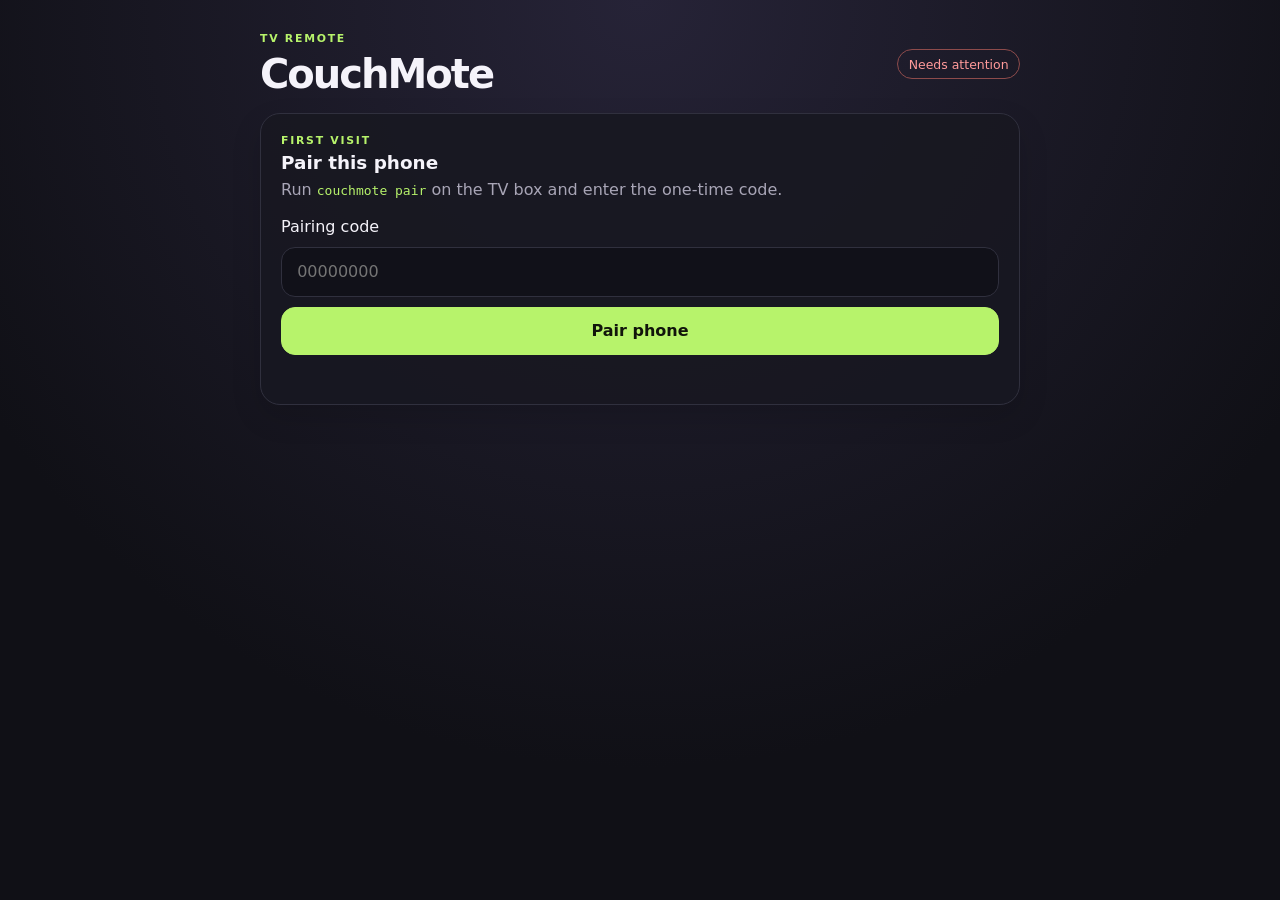
==== assets/index.html @ 577aef09 "Initial CouchMote implementation" ====
<!doctype html>
<html lang="en">
  <head>
    <meta charset="utf-8">
    <meta name="viewport" content="width=device-width, initial-scale=1, viewport-fit=cover">
    <meta name="theme-color" content="#101016">
    <title>CouchMote</title>
    <link rel="stylesheet" href="/assets/style.css">
    <script src="/assets/app.js" defer></script>
  </head>
  <body>
    <main class="shell">
      <header class="topbar">
        <div>
          <p class="eyebrow">TV REMOTE</p>
          <h1>CouchMote</h1>
        </div>
        <div class="connection" id="connection" data-state="offline">Offline</div>
      </header>

      <section class="card" id="pair-screen">
        <p class="eyebrow">FIRST VISIT</p>
        <h2>Pair this phone</h2>
        <p class="muted">Run <code>couchmote pair</code> on the TV box and enter the one-time code.</p>
        <form id="pair-form" class="stack">
          <label for="pair-code">Pairing code</label>
          <input id="pair-code" name="code" inputmode="numeric" autocomplete="one-time-code" pattern="[0-9]{8}" maxlength="8" placeholder="00000000" required>
          <button class="primary" type="submit">Pair phone</button>
        </form>
        <p class="message" id="pair-message" role="status"></p>
      </section>

      <section id="remote-screen" hidden>
        <section class="card now-playing">
          <div class="status-line">
            <div>
              <p class="eyebrow">ON TV</p>
              <h2 id="media-title">Waiting for Firefox</h2>
            </div>
            <button class="quiet" id="wake-button" type="button">Wake</button>
          </div>
          <p class="muted" id="page-status">Connecting to the TV browser…</p>
          <div class="progress" aria-hidden="true"><span id="progress-bar"></span></div>
          <div class="time-row"><span id="current-time">0:00</span><span id="duration-time">0:00</span></div>
        </section>

        <section class="card">
          <p class="eyebrow">FIND SOMETHING</p>
          <form id="search-form" class="search-row">
            <label class="sr-only" for="search-query">Search YouTube</label>
            <input id="search-query" name="query" type="search" maxlength="200" placeholder="Search YouTube" autocomplete="off" required>
            <button class="primary" type="submit">Search</button>
          </form>
          <form id="url-form" class="url-row">
            <label class="sr-only" for="youtube-url">YouTube URL</label>
            <input id="youtube-url" name="url" type="url" placeholder="Or paste a YouTube URL">
            <button class="quiet" type="submit">Open</button>
          </form>
          <div class="results" id="results" aria-live="polite"></div>
        </section>

        <section class="card controls-card">
          <p class="eyebrow">PLAYBACK</p>
          <div class="control-grid playback-grid">
            <button class="control" data-action="previous" type="button" aria-label="Previous video">↶<small>Previous</small></button>
            <button class="control hero" data-action="seek_back" type="button" aria-label="Seek back ten seconds">−10<small>Seconds</small></button>
            <button class="control hero play" id="play-button" data-action="play_pause" type="button" aria-label="Play or pause">▶<small>Play</small></button>
            <button class="control hero" data-action="seek_forward" type="button" aria-label="Seek forward ten seconds">+10<small>Seconds</small></button>
            <button class="control" data-action="next" type="button" aria-label="Next video">↷<small>Next</small></button>
          </div>
          <div class="control-grid utility-grid">
            <button class="quiet" data-action="back" type="button">Back</button>
            <button class="quiet" data-action="home" type="button">YouTube home</button>
            <button class="quiet" data-action="fullscreen" type="button">Fullscreen</button>
          </div>
        </section>

        <section class="card volume-card">
          <div class="status-line">
            <div>
              <p class="eyebrow">TV VOLUME</p>
              <strong id="volume-label">Unavailable</strong>
            </div>
            <button class="quiet" id="mute-button" type="button">Mute</button>
          </div>
          <label class="sr-only" for="volume-slider">TV volume</label>
          <input id="volume-slider" type="range" min="0" max="100" value="0" step="1">
        </section>

        <section class="card navigation-card">
          <div class="status-line">
            <div>
              <p class="eyebrow">PAGE NAVIGATION</p>
              <h2>TV buttons</h2>
            </div>
            <span class="muted small">No touchpad needed</span>
          </div>
          <div class="dpad" aria-label="TV page navigation">
            <button class="quiet dpad-up" data-nav="up" type="button">▲</button>
            <button class="quiet dpad-left" data-nav="left" type="button">◀</button>
            <button class="primary dpad-select" data-nav="select" type="button">OK</button>
            <button class="quiet dpad-right" data-nav="right" type="button">▶</button>
            <button class="quiet dpad-down" data-nav="down" type="button">▼</button>
          </div>
        </section>

        <section class="footer-actions">
          <button class="quiet" id="logout-button" type="button">Forget this phone</button>
          <p class="message" id="remote-message" role="status"></p>
        </section>
      </section>
    </main>
  </body>
</html>
---- assets/style.css ----
:root {
  color-scheme: dark;
  --bg: #101016;
  --panel: #181821;
  --panel-strong: #21212d;
  --text: #f5f3fa;
  --muted: #a8a5b6;
  --accent: #b7f36b;
  --accent-dark: #273516;
  --line: #30303e;
  --danger: #ff9a9a;
  font-family: ui-sans-serif, system-ui, -apple-system, BlinkMacSystemFont, "Segoe UI", sans-serif;
}

* { box-sizing: border-box; }

body {
  margin: 0;
  min-height: 100vh;
  background: radial-gradient(circle at top, #262337 0, var(--bg) 48rem);
  color: var(--text);
}

button, input { font: inherit; }

button {
  min-height: 48px;
  border: 1px solid var(--line);
  border-radius: 14px;
  padding: 0.75rem 1rem;
  color: var(--text);
  background: var(--panel-strong);
  cursor: pointer;
  touch-action: manipulation;
  transition: transform 100ms ease, border-color 100ms ease, background 100ms ease;
}

button:active { transform: scale(0.97); }
button:focus-visible, input:focus-visible { outline: 3px solid var(--accent); outline-offset: 2px; }
button:disabled { cursor: not-allowed; opacity: 0.45; }

input {
  min-height: 50px;
  width: 100%;
  border: 1px solid var(--line);
  border-radius: 14px;
  padding: 0.8rem 0.95rem;
  color: var(--text);
  background: #111119;
}

input[type="range"] { accent-color: var(--accent); padding: 0; }

.shell { width: min(100% - 1.25rem, 760px); margin: 0 auto; padding: 1rem 0 2rem; }
.topbar, .status-line, .time-row { display: flex; align-items: center; justify-content: space-between; gap: 1rem; }
.topbar { margin-bottom: 1rem; }
h1, h2, p { margin-top: 0; }
h1 { margin-bottom: 0; font-size: clamp(1.7rem, 7vw, 2.5rem); letter-spacing: -0.05em; }
h2 { margin-bottom: 0.3rem; font-size: 1.15rem; }
.eyebrow { margin-bottom: 0.35rem; color: var(--accent); font-size: 0.68rem; font-weight: 800; letter-spacing: 0.16em; }
.muted { color: var(--muted); line-height: 1.45; }
.small { font-size: 0.78rem; }
.card { margin-bottom: 0.8rem; padding: 1rem; border: 1px solid var(--line); border-radius: 20px; background: color-mix(in srgb, var(--panel) 94%, transparent); box-shadow: 0 12px 30px #0002; }
.stack { display: grid; gap: 0.65rem; }
.primary { color: #11150b; border-color: var(--accent); background: var(--accent); font-weight: 800; }
.quiet { background: #15151e; }
.connection { padding: 0.4rem 0.65rem; border: 1px solid var(--line); border-radius: 999px; color: var(--muted); font-size: 0.78rem; }
.connection[data-state="online"] { color: var(--accent); border-color: #658b3d; }
.connection[data-state="error"] { color: var(--danger); border-color: #8d4b4b; }
.search-row, .url-row { display: grid; grid-template-columns: 1fr auto; gap: 0.5rem; margin-bottom: 0.55rem; }
.url-row input { min-height: 42px; font-size: 0.85rem; }
.url-row button { min-height: 42px; }
.results { display: grid; gap: 0.5rem; }
.result { display: flex; align-items: center; justify-content: space-between; gap: 0.75rem; padding: 0.65rem; border: 1px solid var(--line); border-radius: 14px; background: #12121a; }
.result-title { margin: 0; font-size: 0.92rem; font-weight: 700; }
.result-meta { margin: 0.22rem 0 0; color: var(--muted); font-size: 0.76rem; }
.result button { min-width: 64px; min-height: 40px; padding: 0.45rem 0.7rem; }
.now-playing { background: linear-gradient(135deg, #202332, #191821); }
.now-playing h2 { max-width: 28rem; overflow: hidden; text-overflow: ellipsis; white-space: nowrap; }
.progress { height: 7px; margin-top: 1rem; overflow: hidden; border-radius: 999px; background: #0d0d12; }
.progress span { display: block; width: 0; height: 100%; border-radius: inherit; background: var(--accent); transition: width 250ms ease; }
.time-row { margin-top: 0.35rem; color: var(--muted); font-size: 0.74rem; }
.control-grid { display: grid; gap: 0.5rem; }
.playback-grid { grid-template-columns: repeat(5, 1fr); }
.control { min-height: 76px; padding: 0.45rem 0.25rem; font-size: 1.35rem; }
.control small { display: block; margin-top: 0.25rem; color: var(--muted); font-size: 0.62rem; }
.control.hero { background: #252536; }
.control.play { color: #11150b; background: var(--accent); }
.control.play small { color: #39451f; }
.utility-grid { grid-template-columns: repeat(3, 1fr); margin-top: 0.7rem; }
.volume-card { display: grid; gap: 0.8rem; }
.volume-card input { min-height: 34px; }
.dpad { display: grid; grid-template-columns: repeat(3, 64px); grid-template-rows: repeat(3, 54px); justify-content: center; gap: 0.45rem; margin-top: 0.6rem; }
.dpad button { min-height: 54px; padding: 0; }
.dpad-up { grid-column: 2; grid-row: 1; }
.dpad-left { grid-column: 1; grid-row: 2; }
.dpad-select { grid-column: 2; grid-row: 2; }
.dpad-right { grid-column: 3; grid-row: 2; }
.dpad-down { grid-column: 2; grid-row: 3; }
.footer-actions { display: flex; align-items: center; justify-content: space-between; gap: 0.75rem; padding: 0.2rem 0.2rem 1rem; }
.message { min-height: 1.2rem; margin: 0.6rem 0 0; color: var(--muted); font-size: 0.82rem; }
.message.error { color: var(--danger); }
code { color: var(--accent); }
.sr-only { position: absolute; width: 1px; height: 1px; padding: 0; margin: -1px; overflow: hidden; clip: rect(0, 0, 0, 0); white-space: nowrap; border: 0; }
[hidden] { display: none !important; }

@media (min-width: 620px) {
  .shell { padding-top: 2rem; }
  .card { padding: 1.25rem; }
  .control { min-height: 88px; }
}
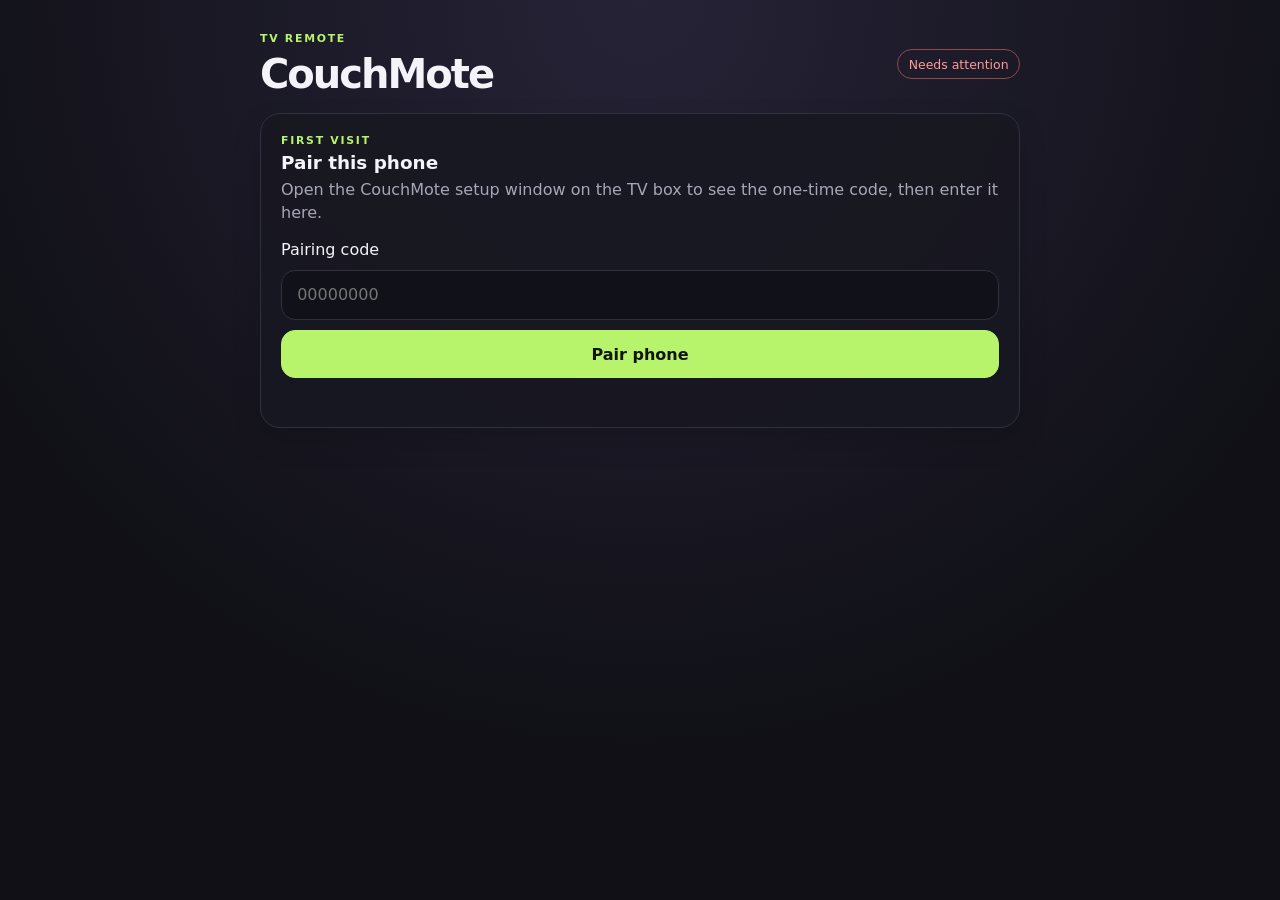
==== commit fe5a1d1d: "Add click-through first-run setup" ====
--- a/assets/index.html
+++ b/assets/index.html
@@ -21,7 +21,7 @@
       <section class="card" id="pair-screen">
         <p class="eyebrow">FIRST VISIT</p>
         <h2>Pair this phone</h2>
-        <p class="muted">Run <code>couchmote pair</code> on the TV box and enter the one-time code.</p>
+        <p class="muted">Open the CouchMote setup window on the TV box to see the one-time code, then enter it here.</p>
         <form id="pair-form" class="stack">
           <label for="pair-code">Pairing code</label>
           <input id="pair-code" name="code" inputmode="numeric" autocomplete="one-time-code" pattern="[0-9]{8}" maxlength="8" placeholder="00000000" required>
